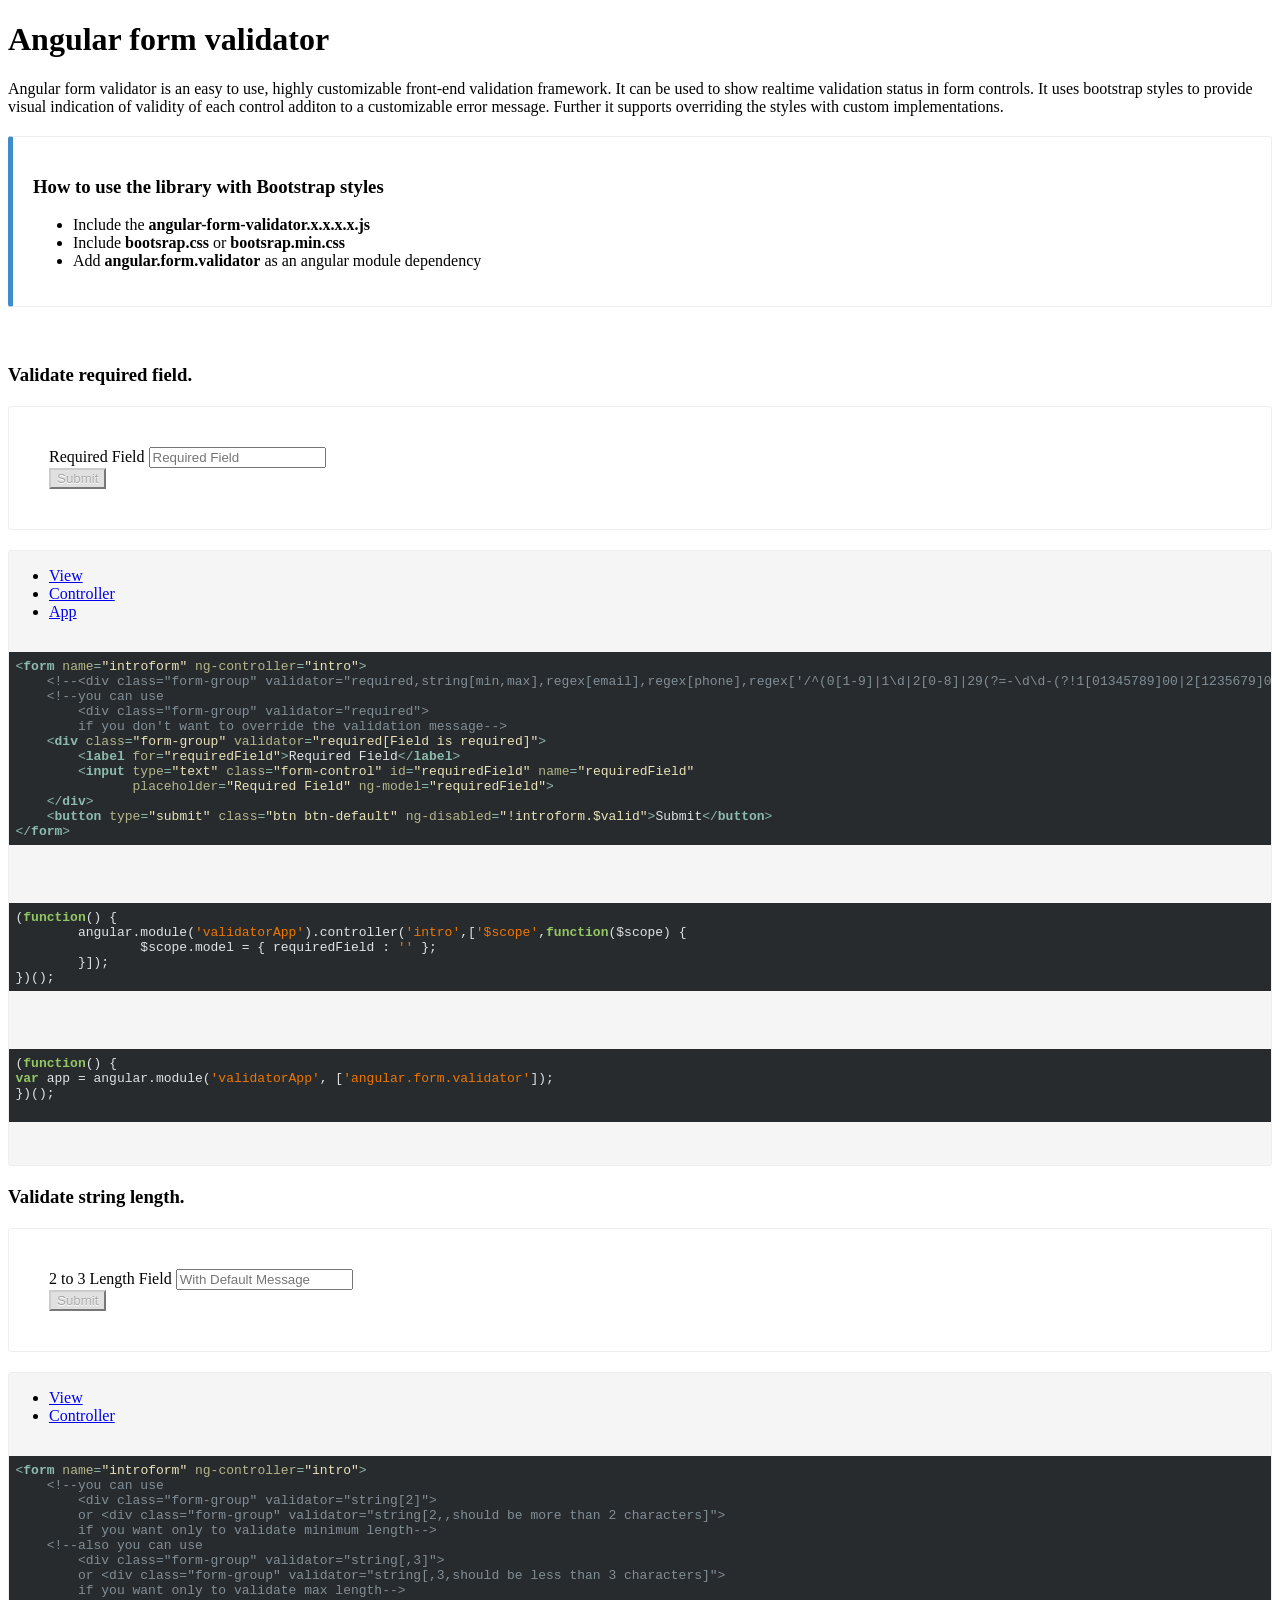
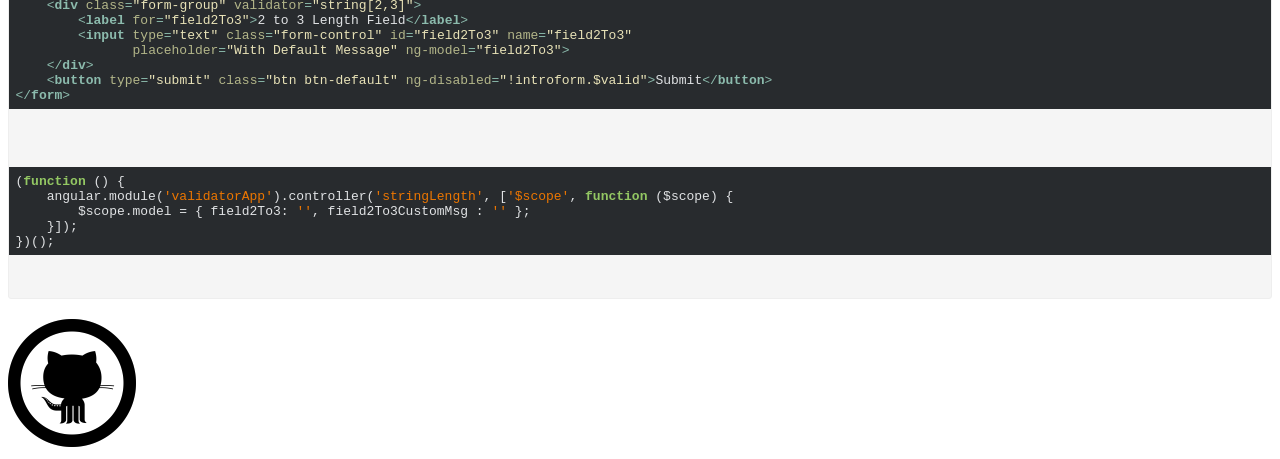
==== angular-forms-validator.html @ 9cdb0dbb "google analytics" ====
﻿<!doctype html>
<html ng-app="validatorApp">

<head>
    <meta charset="utf-8" />
    <meta http-equiv="X-UA-Compatible" content="IE=edge" />
    <meta http-equiv="content-type" content="text/html; charset=utf-8">
    <meta name="viewport" content="width=device-width" />
    <meta name="distribution" content="global" />
    <meta name="viewport" content="width=device-width, initial-scale=1.0, maximum-scale=1.0, user-scalable=no">
    <meta name="author" content="Adipa Gunasekara" />
    <meta name="publisher" content="Adipa Gunasekara" />
    <meta name="rating" content="general" />
    <meta name="robots" content="all" />
    <meta name="spiders" content="all" />
    <meta name="webcrawlers" content="all" />

    <meta name="company" content="angular-form-validator" />
    <meta name="abstract" content="form validator for angularJS" />

    <meta name="subject" content="angular-form-validator" />
    <meta name="description" content="form validator for angularJS" />
    <meta name="keywords" content="angular,angularjs,validation,form,angular validation,form validation,validator,client-side" />

    <meta property="og:title" content="angular-form-validator" />
    <meta property="og:url" content="http://adipa-g.github.io/angular-forms-validator.html" />
    <meta property="og:description" content="form validator for angularJS" />

    <title>Angular Form Validator</title>
    <link rel="stylesheet" href="angular-forms-validator/lib/bootstrap/css/bootstrap.min.css" />
    <link rel="stylesheet" href="angular-forms-validator/lib/bootstrap/css/bootstrap-theme.min.css" />
    <link rel="stylesheet" href="angular-forms-validator/lib/bootstrap/css/callouts.css" />
    <link rel="stylesheet" href="angular-forms-validator/lib/highlight/css/obsidian.css" />
    <link rel="stylesheet" href="angular-forms-validator/css/site.css" />
</head>

<body>
    <div class="container">
        <h1>Angular form validator</h1>
        <div class="row">
            <div class="col-md-10">
                Angular form validator is an easy to use, highly customizable front-end validation framework. It can be used to show realtime validation status in form controls. It uses bootstrap styles to provide visual indication of validity of each control additon to a customizable error message. Further it supports overriding the styles with custom implementations.
                <div class="bs-callout bs-callout-primary">
                    <h3>How to use the library with Bootstrap styles</h3>
                    <ul>
                        <li>Include the <strong>angular-form-validator.x.x.x.x.js</strong></li>
                        <li>Include <strong>bootsrap.css</strong> or <strong>bootsrap.min.css</strong></li>
                        <li>Add <strong>angular.form.validator</strong> as an angular module dependency</li>
                    </ul>
                </div>
            </div>
            <div class="col-md-2">&nbsp;</div>
        </div>
        <h3>Validate required field.</h3>
        <div class="row val-example">
            <div class="col-md-4 demo" ng-controller="intro">
                <ng-include src="'/angular-forms-validator/app/view/introView.html'"></ng-include>
            </div>
            <div class="col-md-8 code">
                <tabset justified="true">
                    <tab heading="View">
                        <pre>
                        <div embed-code file-url="angular-forms-validator/app/view/introView.html"></div>
                    </pre>
                    </tab>
                    <tab heading="Controller">
                        <pre>
                        <div embed-code file-url="angular-forms-validator/app/controller/introController.js"></div>
                    </pre>
                    </tab>
                    <tab heading="App">
                        <pre>
                        <code>(function() {
var app = angular.module('validatorApp', ['angular.form.validator']);
})();
                        </code>
                    </pre>
                    </tab>
                </tabset>
            </div>
        </div>
        <h3>Validate string length.</h3>
        <div class="row val-example">
            <div class="col-md-4 demo" ng-controller="stringLength">
                <ng-include src="'/angular-forms-validator/app/view/stringLengthView.html'"></ng-include>
            </div>
            <div class="col-md-8 code">
                <tabset justified="true">
                    <tab heading="View">
                        <pre>
                        <div embed-code file-url="angular-forms-validator/app/view/stringLengthView.html"></div>
                    </pre>
                    </tab>
                    <tab heading="Controller">
                        <pre>
                        <div embed-code file-url="angular-forms-validator/app/controller/stringLengthController.js"></div>
                    </pre>
                    </tab>
                </tabset>
            </div>
        </div>
    </div>

    <a href="http://adipa-g.github.io/angular-forms-validator.html" target="_blank">
        <img src="angular-forms-validator/iconmonstr-github-10-icon-128.png" id="github-link" alt="Fork me on Github" />
    </a>
    <script src="angular-forms-validator/lib/angular/angular.1.4.1.js"></script>
    <script src="angular-forms-validator/lib/modernizr/modernizr.js"></script>
    <script src="angular-forms-validator/lib/jquery/jquery.min.js"></script>
    <script src="angular-forms-validator/lib/highlight/js/highlight.pack.js"></script>
    <script src="angular-forms-validator/lib/bootstrap/js/bootstrap.min.js"></script>
    <script src="angular-forms-validator/lib/ui-bootstrap/ui-bootstrap-tpls.js"></script>
    <script src="angular-forms-validator/lib/angular-form-validator.1.4.1.0.js"></script>

    <script src="angular-forms-validator/app/app.js"></script>
    <script src="angular-forms-validator/app/controller/introController.js"></script>
    <script src="angular-forms-validator/app/controller/stringLengthController.js"></script>
    <script>
        (function (i, s, o, g, r, a, m) {
            i['GoogleAnalyticsObject'] = r; i[r] = i[r] || function () {
                (i[r].q = i[r].q || []).push(arguments)
            }, i[r].l = 1 * new Date(); a = s.createElement(o),
            m = s.getElementsByTagName(o)[0]; a.async = 1; a.src = g; m.parentNode.insertBefore(a, m)
        })(window, document, 'script', '//www.google-analytics.com/analytics.js', 'ga');

        ga('create', 'UA-34175956-5', 'auto');
        ga('send', 'pageview');

        $(document).ready(function () {
            $('pre code').each(function (i, block) {
                hljs.highlightBlock(block);
            });
        });
    </script>
</body>
</html>
---- angular-forms-validator/lib/bootstrap/css/callouts.css ----
﻿.bs-callout {
    padding: 20px;
    margin: 20px 0;
    border: 1px solid #eee;
    border-left-width: 5px;
    border-radius: 3px;
}
.bs-callout h4 {
    margin-top: 0;
    margin-bottom: 5px;
}
.bs-callout p:last-child {
    margin-bottom: 0;
}
.bs-callout code {
    border-radius: 3px;
}
.bs-callout+.bs-callout {
    margin-top: -5px;
}
.bs-callout-default {
    border-left-color: #777;
}
.bs-callout-default h4 {
    color: #777;
}
.bs-callout-primary {
    border-left-color: #428bca;
}
.bs-callout-primary h4 {
    color: #428bca;
}
.bs-callout-success {
    border-left-color: #5cb85c;
}
.bs-callout-success h4 {
    color: #5cb85c;
}
.bs-callout-danger {
    border-left-color: #d9534f;
}
.bs-callout-danger h4 {
    color: #d9534f;
}
.bs-callout-warning {
    border-left-color: #f0ad4e;
}
.bs-callout-warning h4 {
    color: #f0ad4e;
}
.bs-callout-info {
    border-left-color: #5bc0de;
}
.bs-callout-info h4 {
    color: #5bc0de;
}
---- angular-forms-validator/lib/highlight/css/obsidian.css ----
/**
 * Obsidian style
 * ported by Alexander Marenin (http://github.com/ioncreature)
 */

.hljs {
  display: block;
  overflow-x: auto;
  padding: 0.5em;
  background: #282b2e;
  -webkit-text-size-adjust: none;
}

.hljs-keyword,
.hljs-literal,
.hljs-change,
.hljs-winutils,
.hljs-flow,
.nginx .hljs-title,
.css .hljs-id,
.tex .hljs-special {
  color: #93c763;
}

.hljs-number {
  color: #ffcd22;
}

.hljs {
  color: #e0e2e4;
}

.css .hljs-tag,
.css .hljs-pseudo {
  color: #d0d2b5;
}

.hljs-attribute,
.hljs .hljs-constant {
  color: #668bb0;
}

.xml .hljs-attribute {
  color: #b3b689;
}

.xml .hljs-tag .hljs-value {
  color: #e8e2b7;
}

.hljs-code,
.hljs-class .hljs-title,
.hljs-header {
  color: white;
}

.hljs-class,
.hljs-hexcolor {
  color: #93c763;
}

.hljs-regexp {
  color: #d39745;
}

.hljs-at_rule,
.hljs-at_rule .hljs-keyword {
  color: #a082bd;
}

.hljs-doctype {
  color: #557182;
}

.hljs-link_url,
.hljs-tag,
.hljs-tag .hljs-title,
.hljs-bullet,
.hljs-subst,
.hljs-emphasis,
.hljs-type,
.hljs-preprocessor,
.hljs-pragma,
.ruby .hljs-class .hljs-parent,
.hljs-built_in,
.django .hljs-template_tag,
.django .hljs-variable,
.smalltalk .hljs-class,
.django .hljs-filter .hljs-argument,
.smalltalk .hljs-localvars,
.smalltalk .hljs-array,
.hljs-attr_selector,
.hljs-pseudo,
.hljs-addition,
.hljs-stream,
.hljs-envvar,
.apache .hljs-tag,
.apache .hljs-cbracket,
.tex .hljs-command,
.hljs-prompt,
.hljs-name {
  color: #8cbbad;
}

.hljs-string {
  color: #ec7600;
}

.hljs-comment,
.hljs-annotation,
.hljs-blockquote,
.hljs-horizontal_rule,
.hljs-decorator,
.hljs-pi,
.hljs-deletion,
.hljs-shebang,
.apache .hljs-sqbracket,
.tex .hljs-formula {
  color: #818e96;
}

.hljs-keyword,
.hljs-literal,
.css .hljs-id,
.hljs-doctag,
.hljs-title,
.hljs-header,
.hljs-type,
.vbscript .hljs-built_in,
.rsl .hljs-built_in,
.smalltalk .hljs-class,
.diff .hljs-header,
.hljs-chunk,
.hljs-winutils,
.bash .hljs-variable,
.apache .hljs-tag,
.tex .hljs-special,
.hljs-request,
.hljs-at_rule .hljs-keyword,
.hljs-status {
  font-weight: bold;
}

.coffeescript .javascript,
.javascript .xml,
.tex .hljs-formula,
.xml .javascript,
.xml .vbscript,
.xml .css,
.xml .hljs-cdata {
  opacity: 0.5;
}
---- angular-forms-validator/css/site.css ----
﻿.val-example .demo {
    padding: 40px;
    margin: 20px 0; 
    border: 1px solid #eee;
    border-radius: 3px;
}

.val-example .code  {
    margin: 20px 0; 
    border: 1px solid #eee;
    background-color: #f5f5f5;
    border-radius: 3px;
}
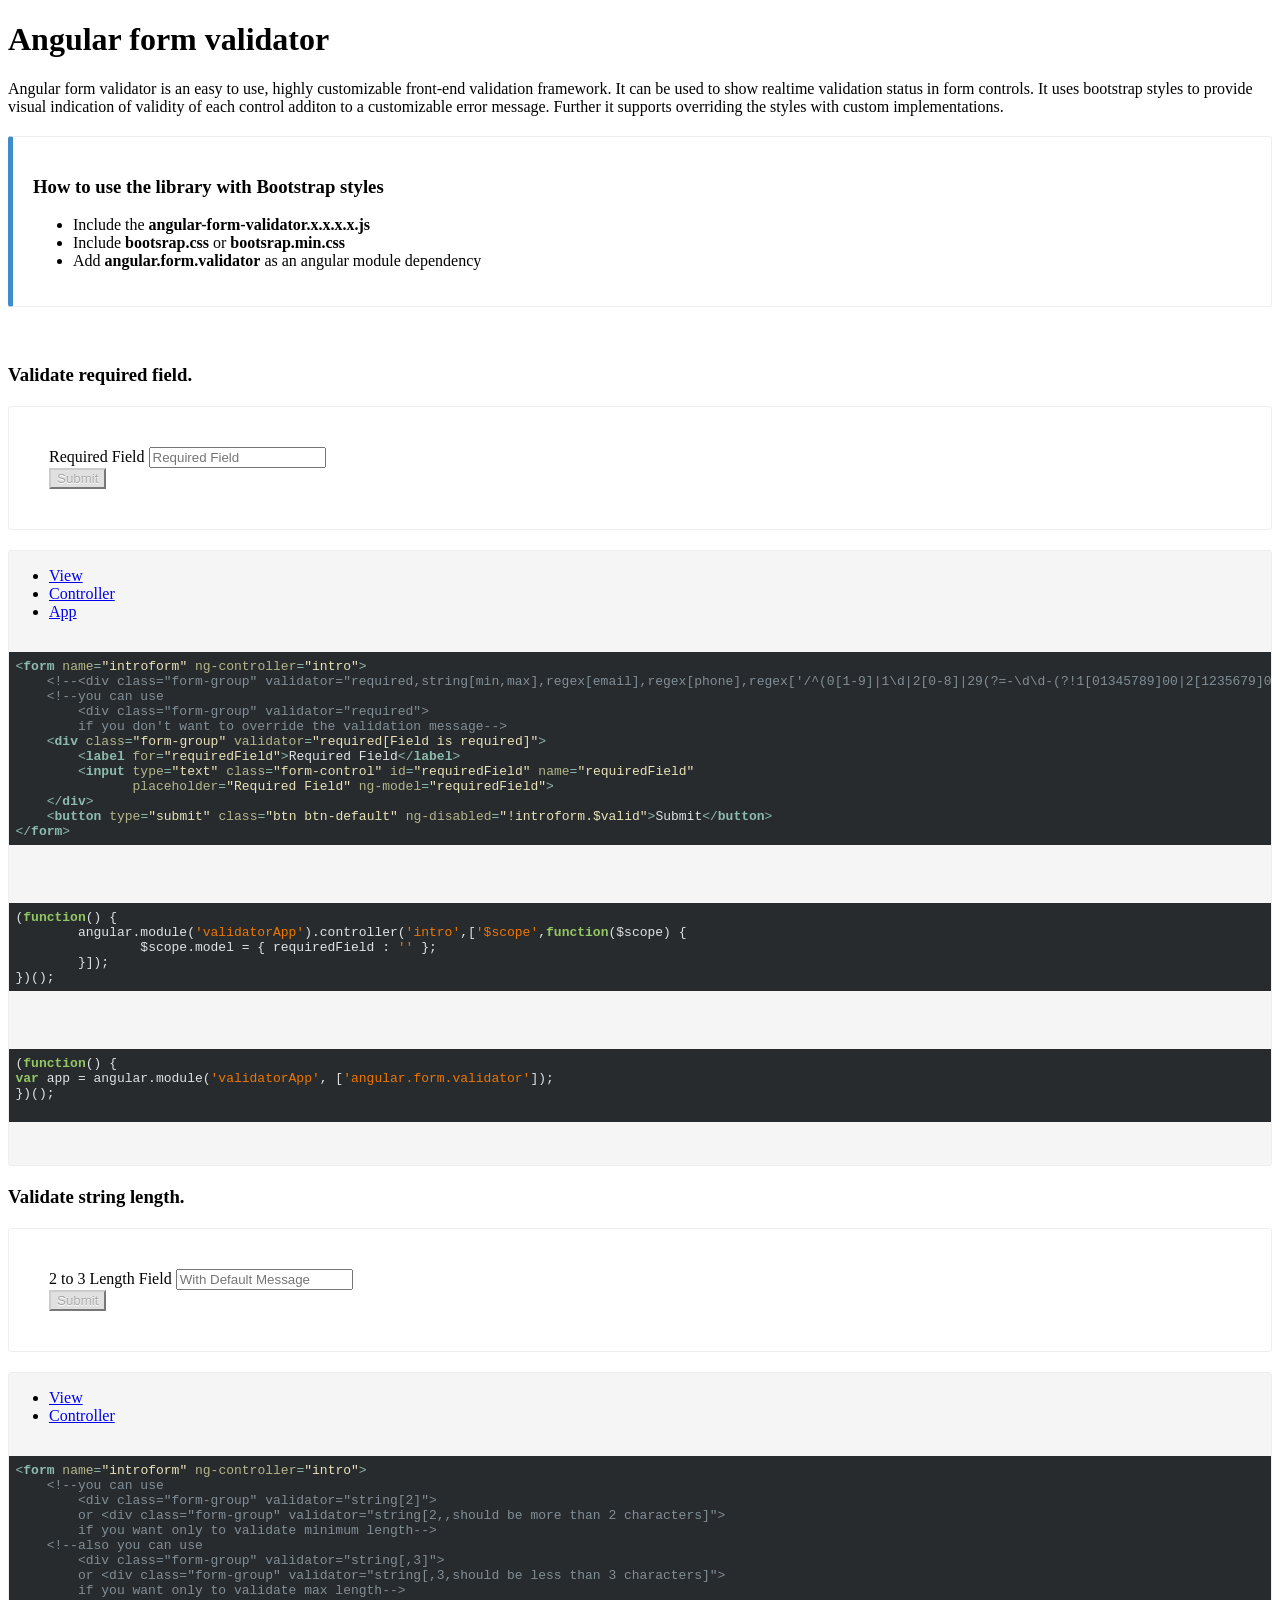
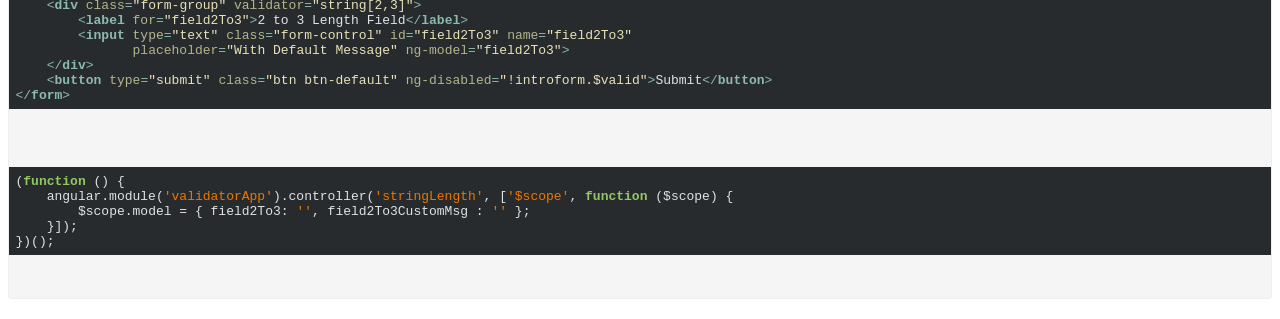
==== commit e3080cde: "page fixes" ====
--- a/angular-forms-validator.html
+++ b/angular-forms-validator.html
@@ -101,9 +101,6 @@
         </div>
     </div>
 
-    <a href="http://adipa-g.github.io/angular-forms-validator.html" target="_blank">
-        <img src="angular-forms-validator/iconmonstr-github-10-icon-128.png" id="github-link" alt="Fork me on Github" />
-    </a>
     <script src="angular-forms-validator/lib/angular/angular.1.4.1.js"></script>
     <script src="angular-forms-validator/lib/modernizr/modernizr.js"></script>
     <script src="angular-forms-validator/lib/jquery/jquery.min.js"></script>
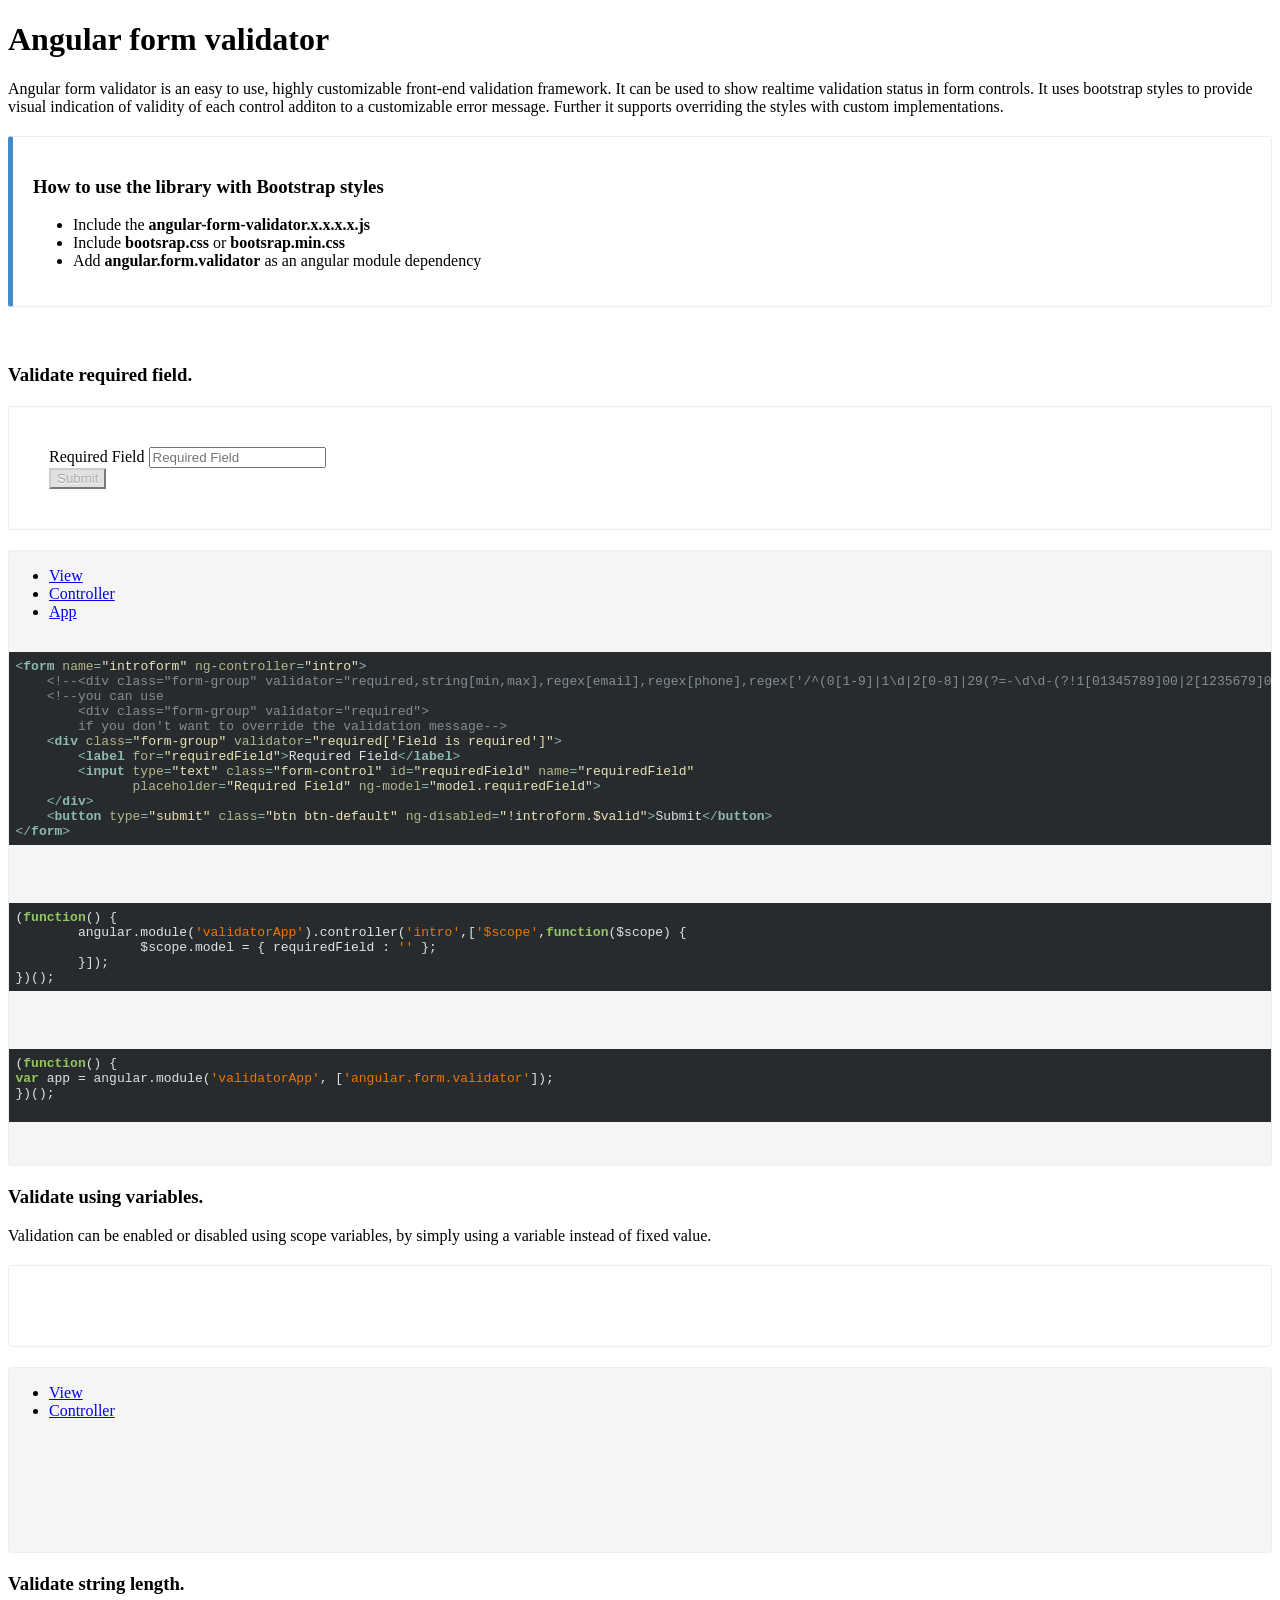
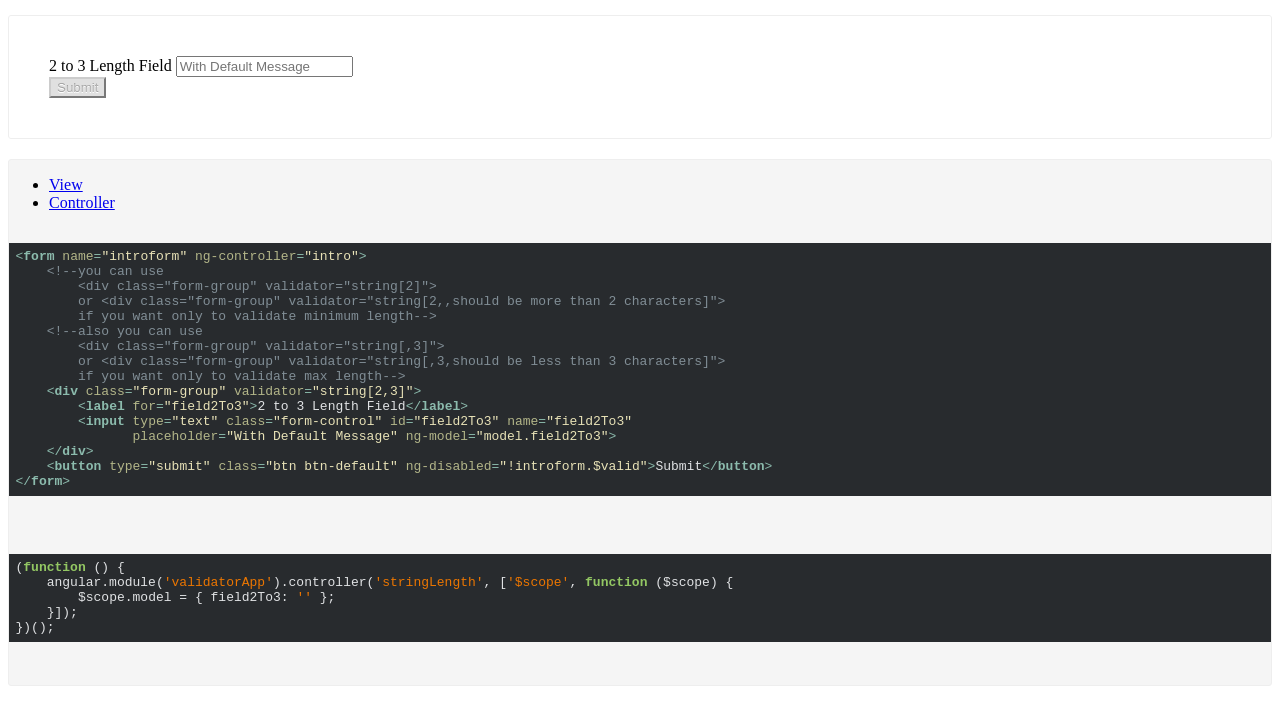
==== commit 519536eb: "dynamic validation" ====
--- a/angular-forms-validator.html
+++ b/angular-forms-validator.html
@@ -79,6 +79,27 @@
                 </tabset>
             </div>
         </div>
+        <h3>Validate using variables.</h3>
+        <p>Validation can be enabled or disabled using scope variables, by simply using a variable instead of fixed value.</p>
+        <div class="row val-example">
+            <div class="col-md-4 demo" ng-controller="intro">
+                <ng-include src="'/angular-forms-validator/app/view/introViewVariables.html'"></ng-include>
+            </div>
+            <div class="col-md-8 code">
+                <tabset justified="true">
+                    <tab heading="View">
+                        <pre>
+                        <div embed-code file-url="angular-forms-validator/app/view/introViewVariables.html"></div>
+                    </pre>
+                    </tab>
+                    <tab heading="Controller">
+                        <pre>
+                        <div embed-code file-url="angular-forms-validator/app/controller/introVariableController.js"></div>
+                    </pre>
+                    </tab>
+                </tabset>
+            </div>
+        </div>
         <h3>Validate string length.</h3>
         <div class="row val-example">
             <div class="col-md-4 demo" ng-controller="stringLength">
@@ -111,6 +132,7 @@
 
     <script src="angular-forms-validator/app/app.js"></script>
     <script src="angular-forms-validator/app/controller/introController.js"></script>
+    <script src="angular-forms-validator/app/controller/introVariableController.js"></script>
     <script src="angular-forms-validator/app/controller/stringLengthController.js"></script>
     <script>
         (function (i, s, o, g, r, a, m) {
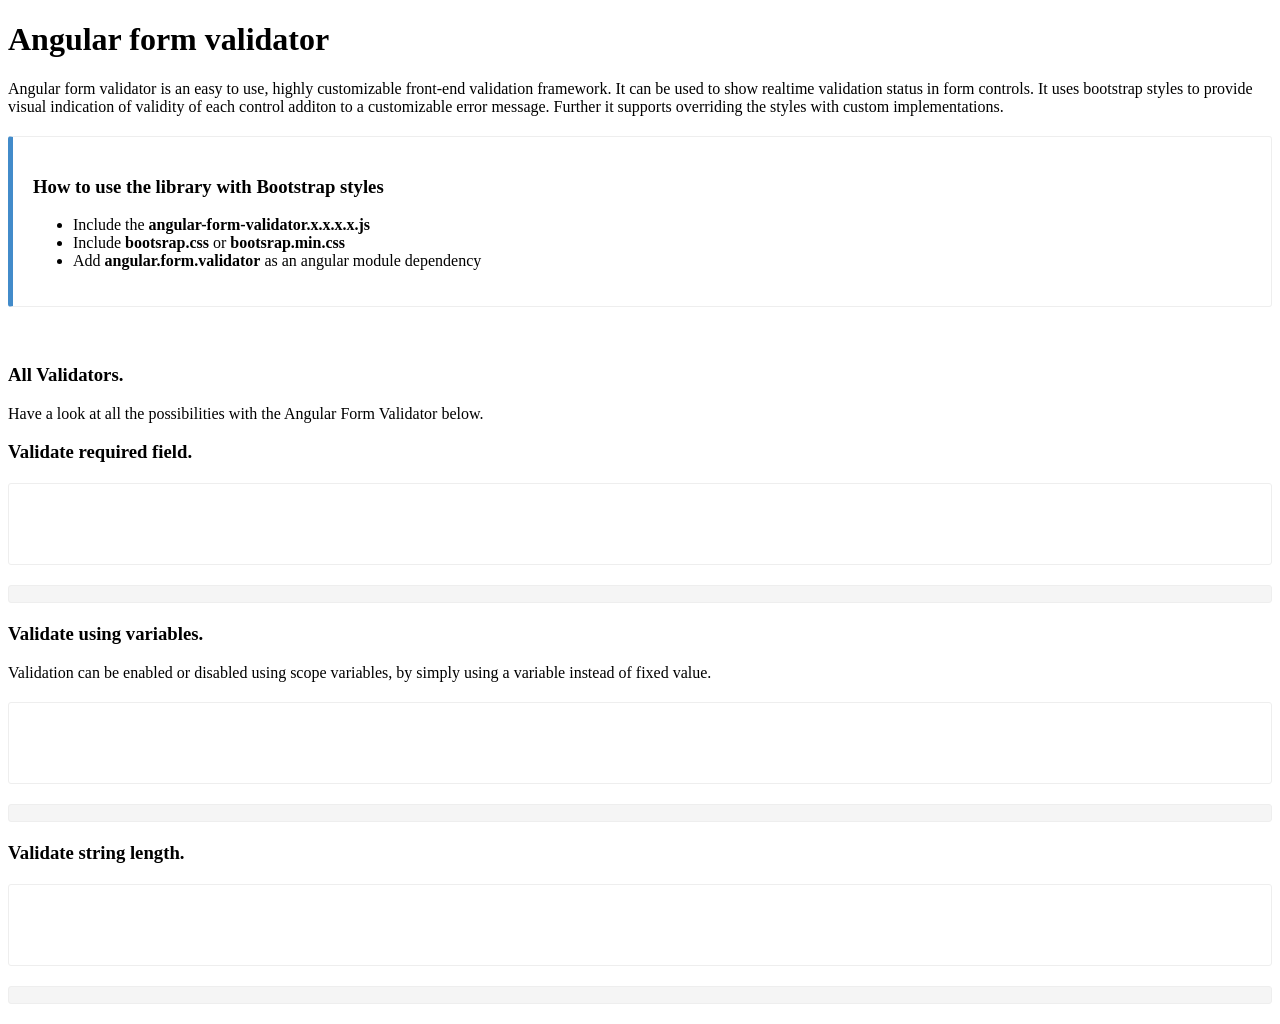
==== commit eb860418: "tweaks for validations" ====
--- a/angular-forms-validator.html
+++ b/angular-forms-validator.html
@@ -50,6 +50,13 @@
                 </div>
             </div>
             <div class="col-md-2">&nbsp;</div>
+        </div>
+        <h3>All Validators.</h3>
+        <p>Have a look at all the possibilities with the Angular Form Validator below.</p>
+        <div class="row">
+            <div class="col-md-12" ng-controller="allValidators">
+                <ng-include src="'/angular-forms-validator/app/view/allValidatorsView.html'"></ng-include>
+            </div>
         </div>
         <h3>Validate required field.</h3>
         <div class="row val-example">
@@ -131,6 +138,7 @@
     <script src="angular-forms-validator/lib/angular-form-validator.1.4.1.0.js"></script>
 
     <script src="angular-forms-validator/app/app.js"></script>
+    <script src="angular-forms-validator/app/controller/allValidatorsController.js"></script>
     <script src="angular-forms-validator/app/controller/introController.js"></script>
     <script src="angular-forms-validator/app/controller/introVariableController.js"></script>
     <script src="angular-forms-validator/app/controller/stringLengthController.js"></script>
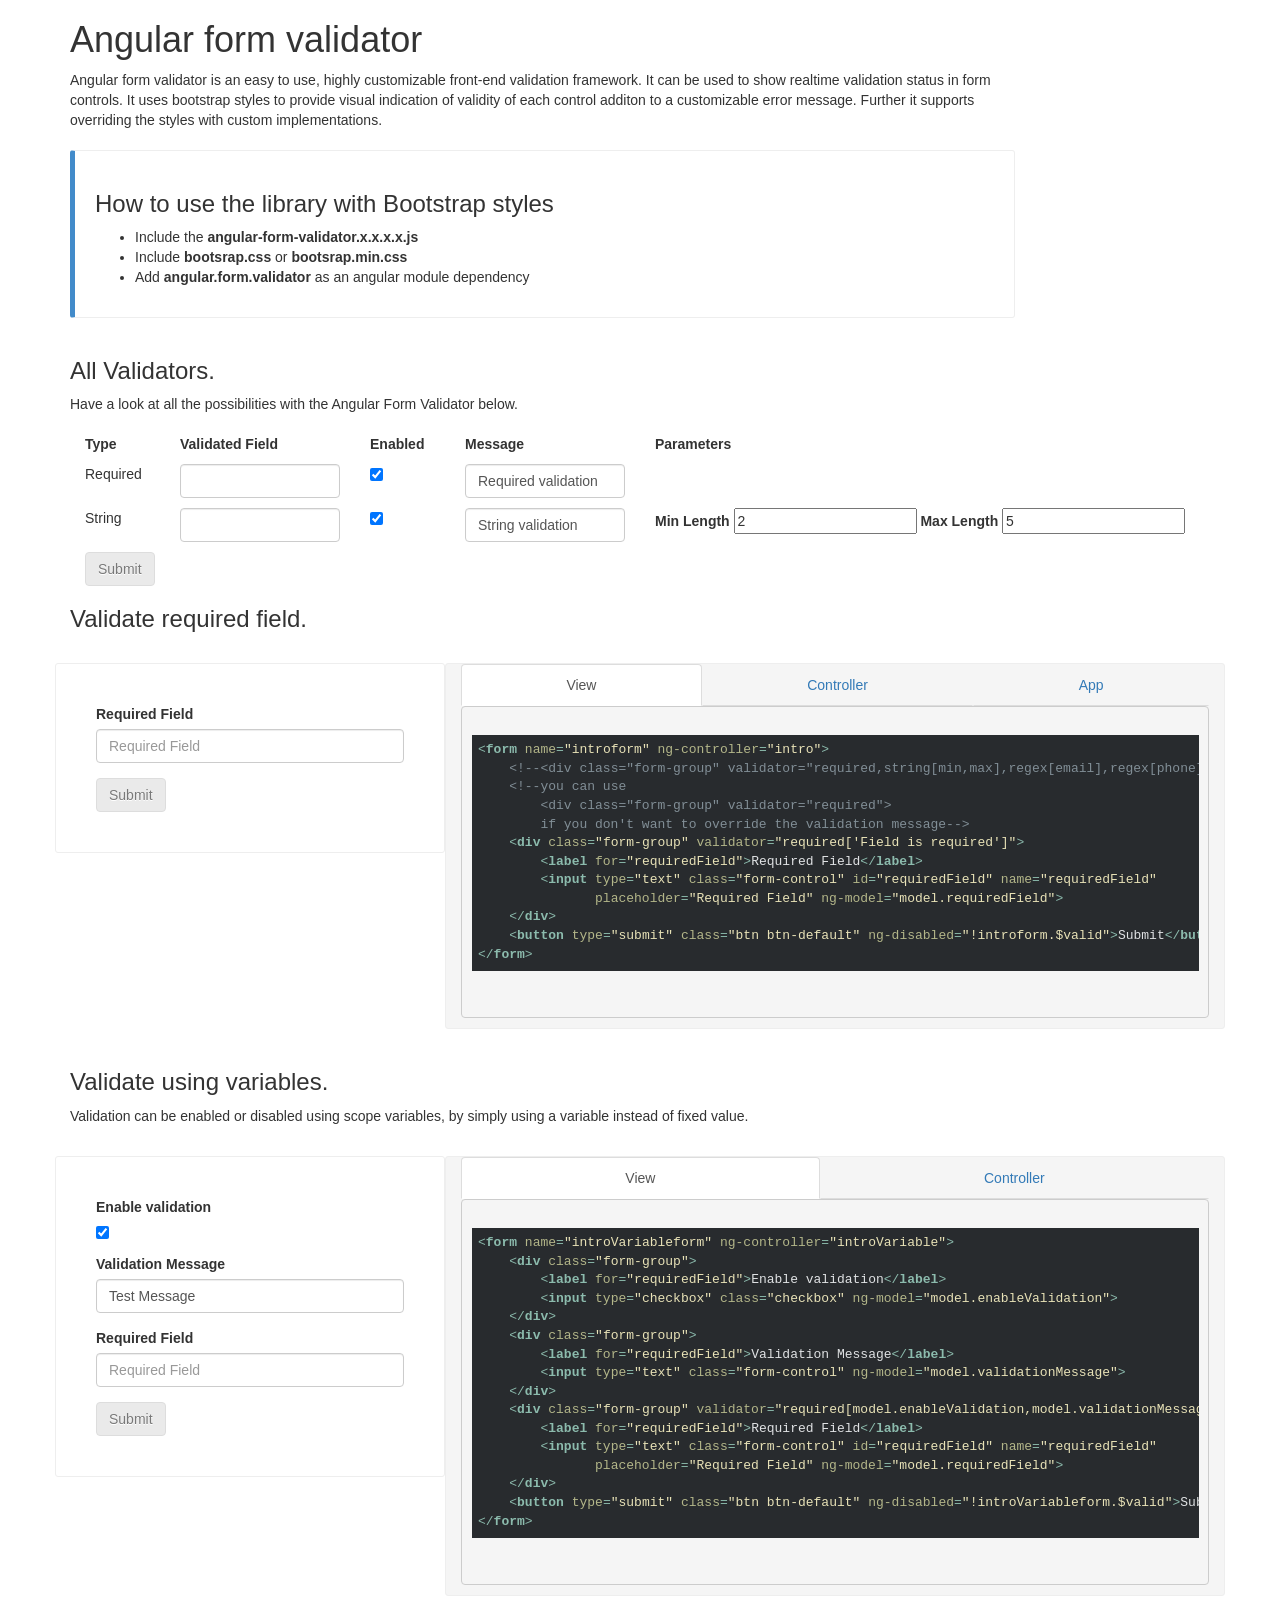
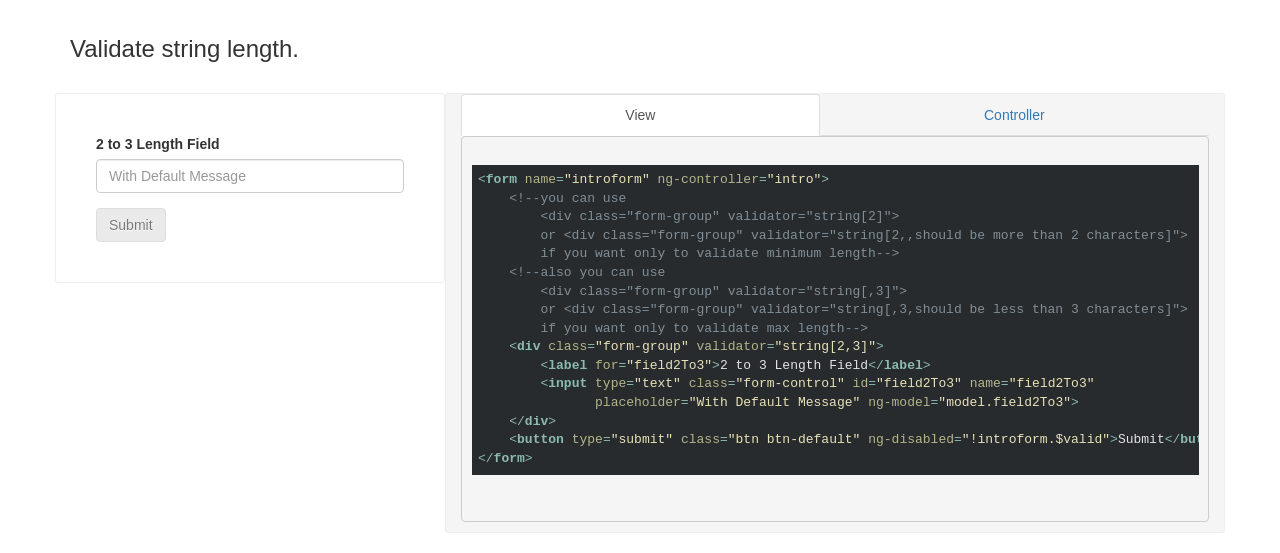
==== commit fa885e3b: "fixes to the site" ====
--- a/angular-forms-validator.html
+++ b/angular-forms-validator.html
@@ -53,7 +53,7 @@
         </div>
         <h3>All Validators.</h3>
         <p>Have a look at all the possibilities with the Angular Form Validator below.</p>
-        <div class="row">
+        <div class="row val-example">
             <div class="col-md-12" ng-controller="allValidators">
                 <ng-include src="'/angular-forms-validator/app/view/allValidatorsView.html'"></ng-include>
             </div>
--- a/angular-forms-validator/css/site.css
+++ b/angular-forms-validator/css/site.css
@@ -1,4 +1,4 @@
-﻿.val-example .demo {
+.val-example .demo {
     padding: 40px;
     margin: 20px 0; 
     border: 1px solid #eee;
@@ -10,4 +10,9 @@
     border: 1px solid #eee;
     background-color: #f5f5f5;
     border-radius: 3px;
+}
+
+.val-example .grid-row {
+    margin-top: 10px;
+    
 }
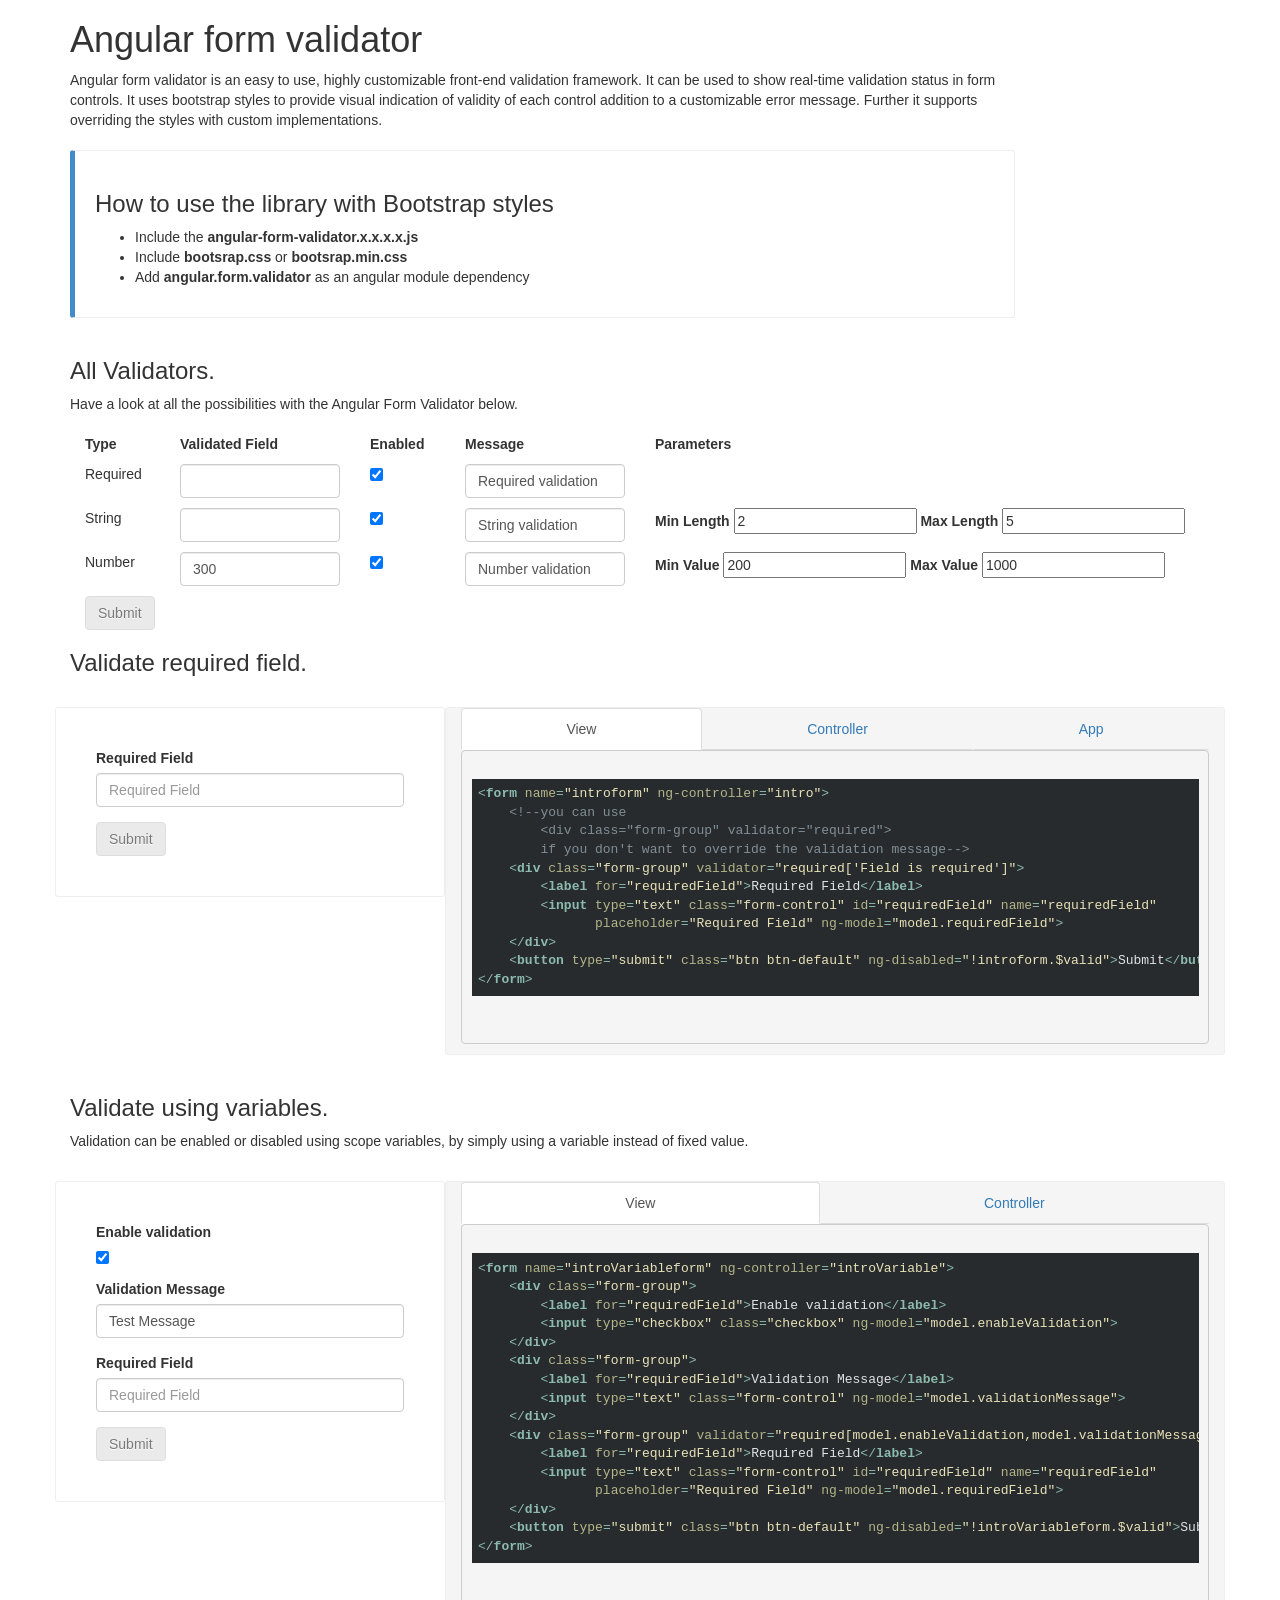
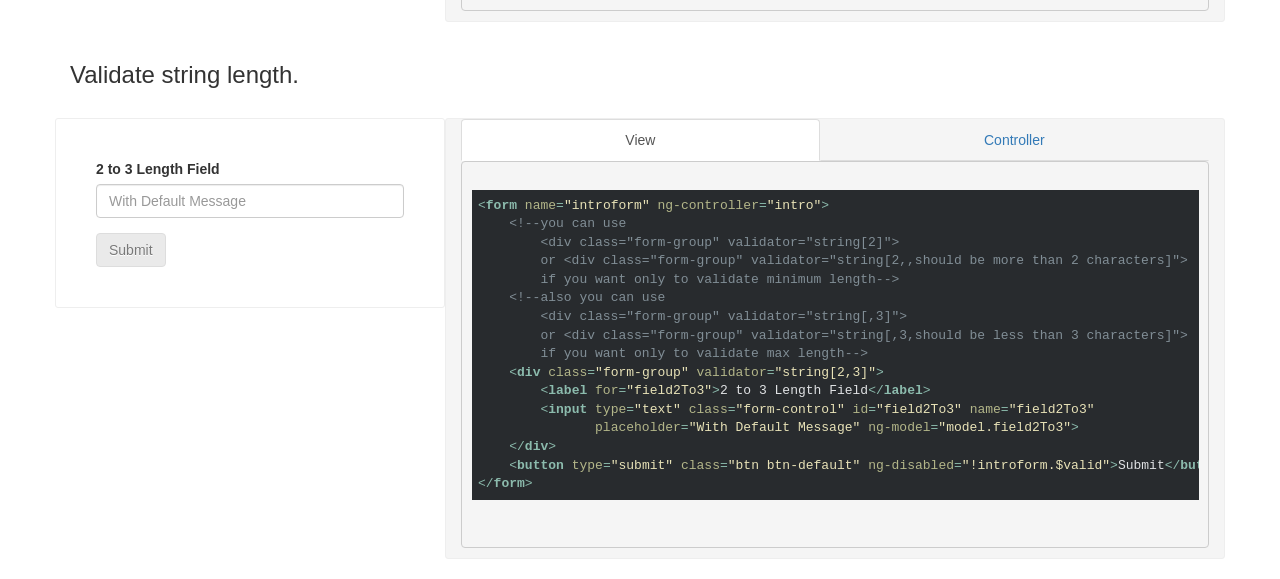
==== commit a38463f6: "modifications to demo site" ====
--- a/angular-forms-validator.html
+++ b/angular-forms-validator.html
@@ -39,7 +39,7 @@
         <h1>Angular form validator</h1>
         <div class="row">
             <div class="col-md-10">
-                Angular form validator is an easy to use, highly customizable front-end validation framework. It can be used to show realtime validation status in form controls. It uses bootstrap styles to provide visual indication of validity of each control additon to a customizable error message. Further it supports overriding the styles with custom implementations.
+                Angular form validator is an easy to use, highly customizable front-end validation framework. It can be used to show real-time validation status in form controls. It uses bootstrap styles to provide visual indication of validity of each control addition to a customizable error message. Further it supports overriding the styles with custom implementations.
                 <div class="bs-callout bs-callout-primary">
                     <h3>How to use the library with Bootstrap styles</h3>
                     <ul>
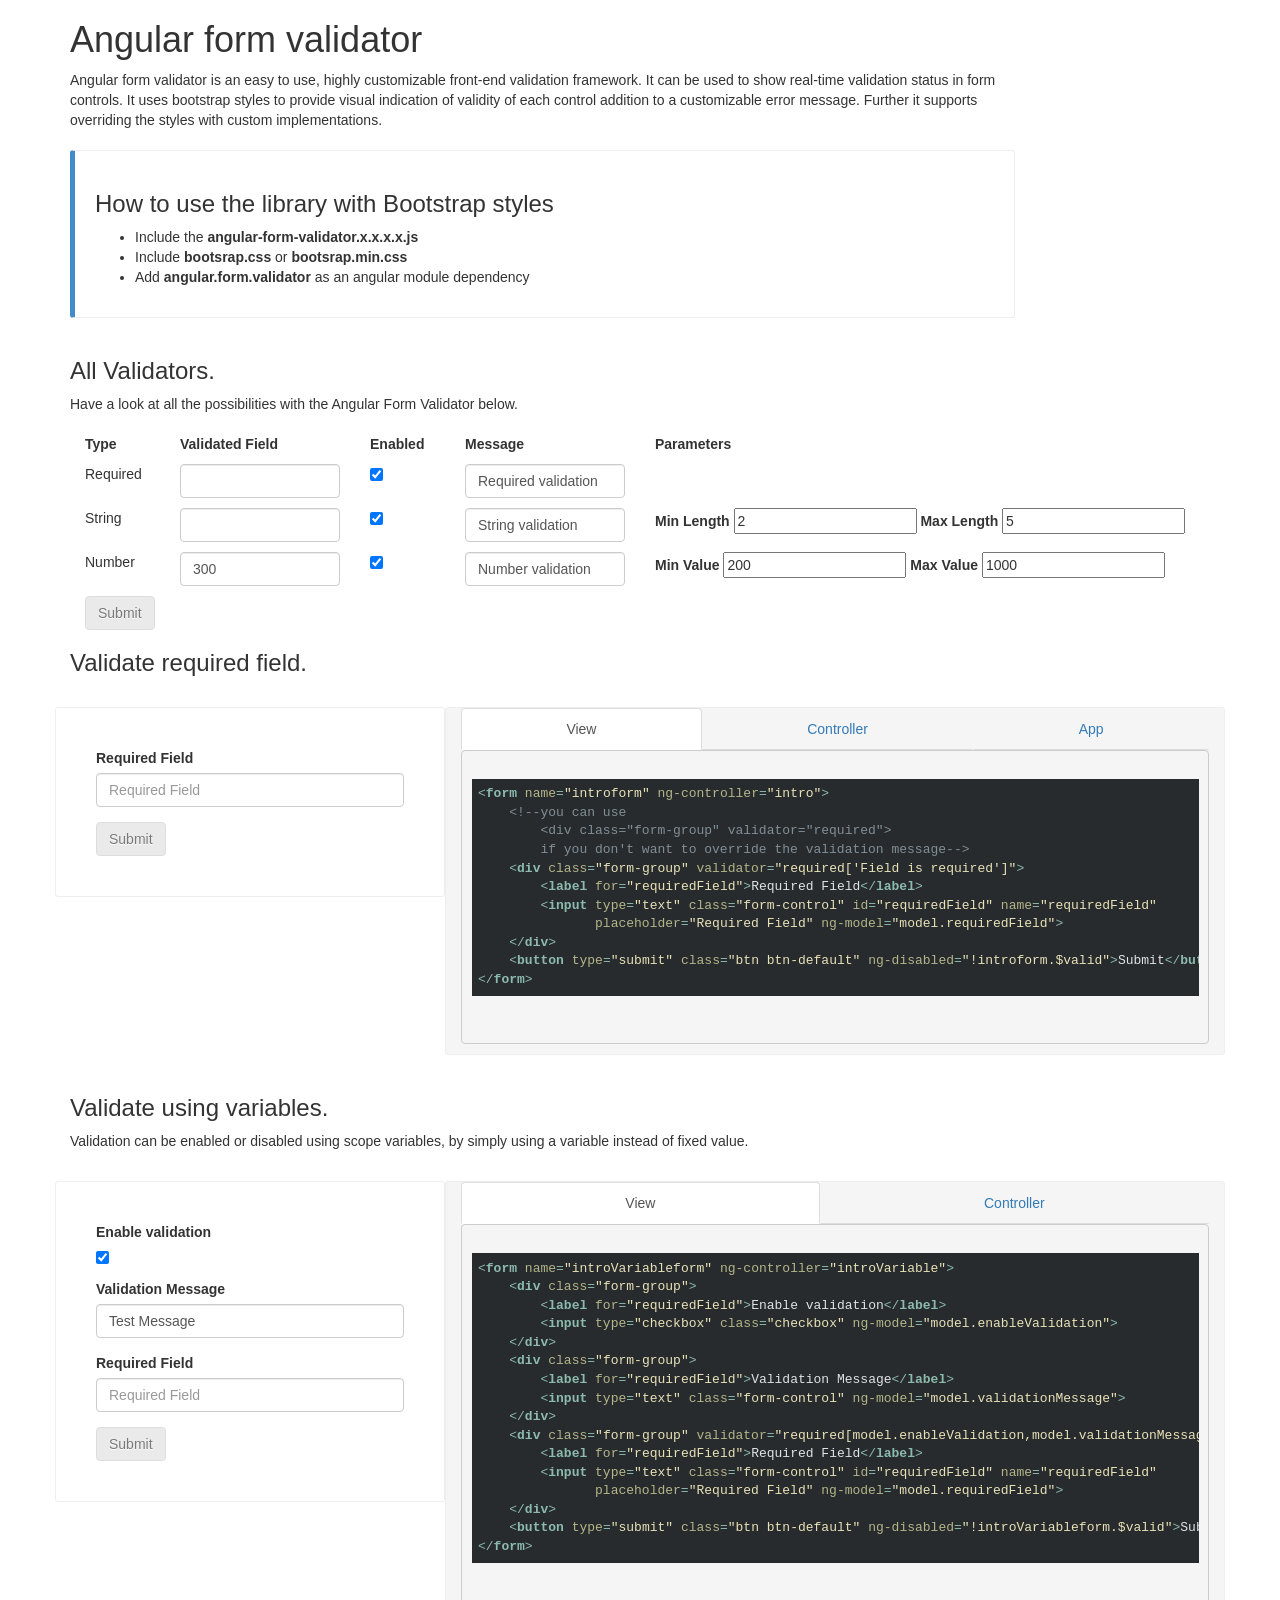
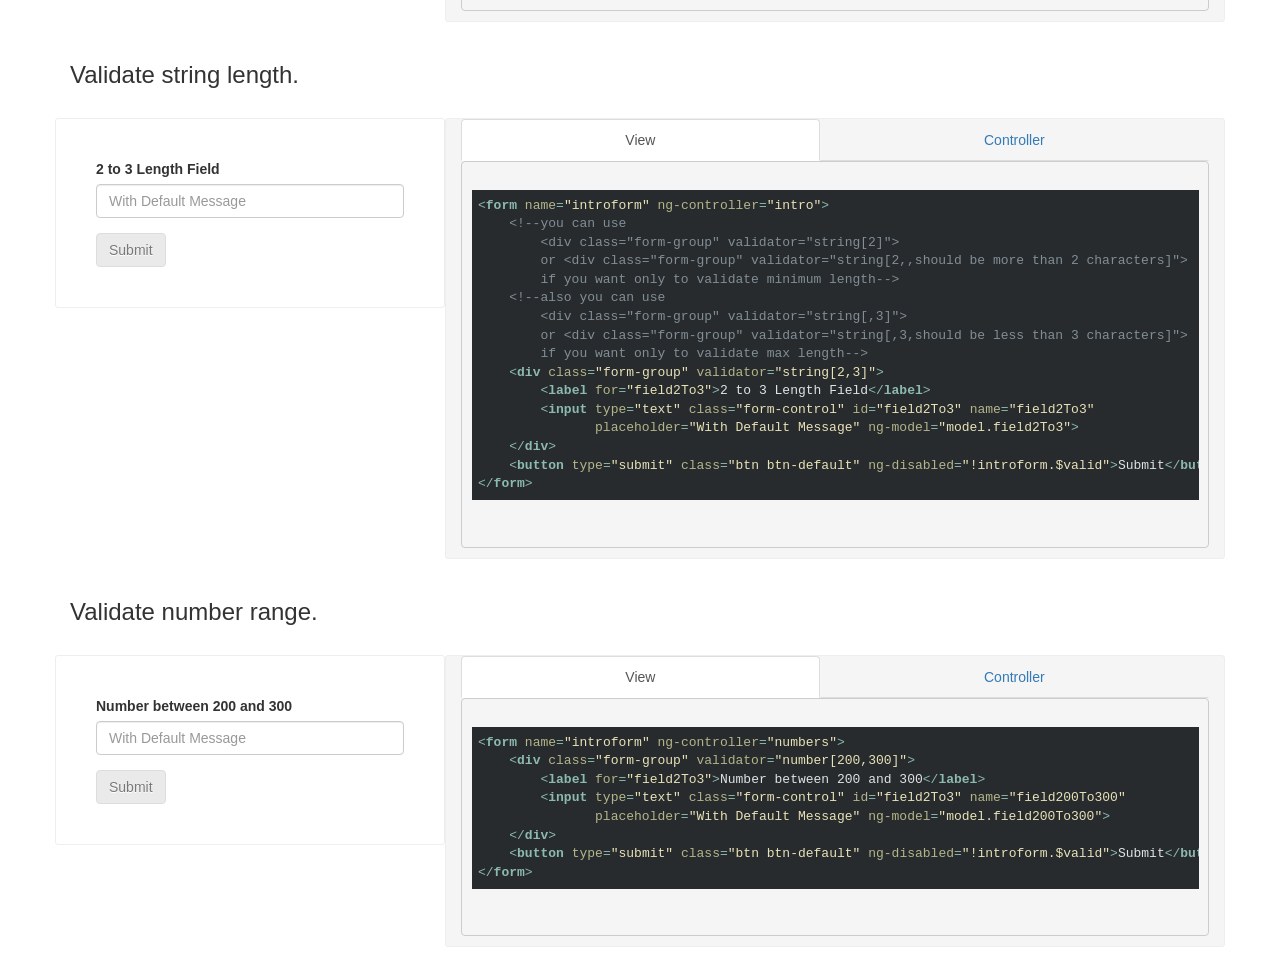
==== commit 087aaef7: "number validation to the github page" ====
--- a/angular-forms-validator.html
+++ b/angular-forms-validator.html
@@ -127,6 +127,26 @@
                 </tabset>
             </div>
         </div>
+        <h3>Validate number range.</h3>
+        <div class="row val-example">
+            <div class="col-md-4 demo" ng-controller="numbers">
+                <ng-include src="'/angular-forms-validator/app/view/numbersView.html'"></ng-include>
+            </div>
+            <div class="col-md-8 code">
+                <tabset justified="true">
+                    <tab heading="View">
+                        <pre>
+                        <div embed-code file-url="angular-forms-validator/app/view/numbersView.html"></div>
+                    </pre>
+                    </tab>
+                    <tab heading="Controller">
+                        <pre>
+                        <div embed-code file-url="angular-forms-validator/app/controller/numbersController.js"></div>
+                    </pre>
+                    </tab>
+                </tabset>
+            </div>
+        </div>
     </div>
 
     <script src="angular-forms-validator/lib/angular/angular.1.4.1.js"></script>
@@ -142,6 +162,7 @@
     <script src="angular-forms-validator/app/controller/introController.js"></script>
     <script src="angular-forms-validator/app/controller/introVariableController.js"></script>
     <script src="angular-forms-validator/app/controller/stringLengthController.js"></script>
+    <script src="angular-forms-validator/app/controller/numbersController.js"></script>
     <script>
         (function (i, s, o, g, r, a, m) {
             i['GoogleAnalyticsObject'] = r; i[r] = i[r] || function () {
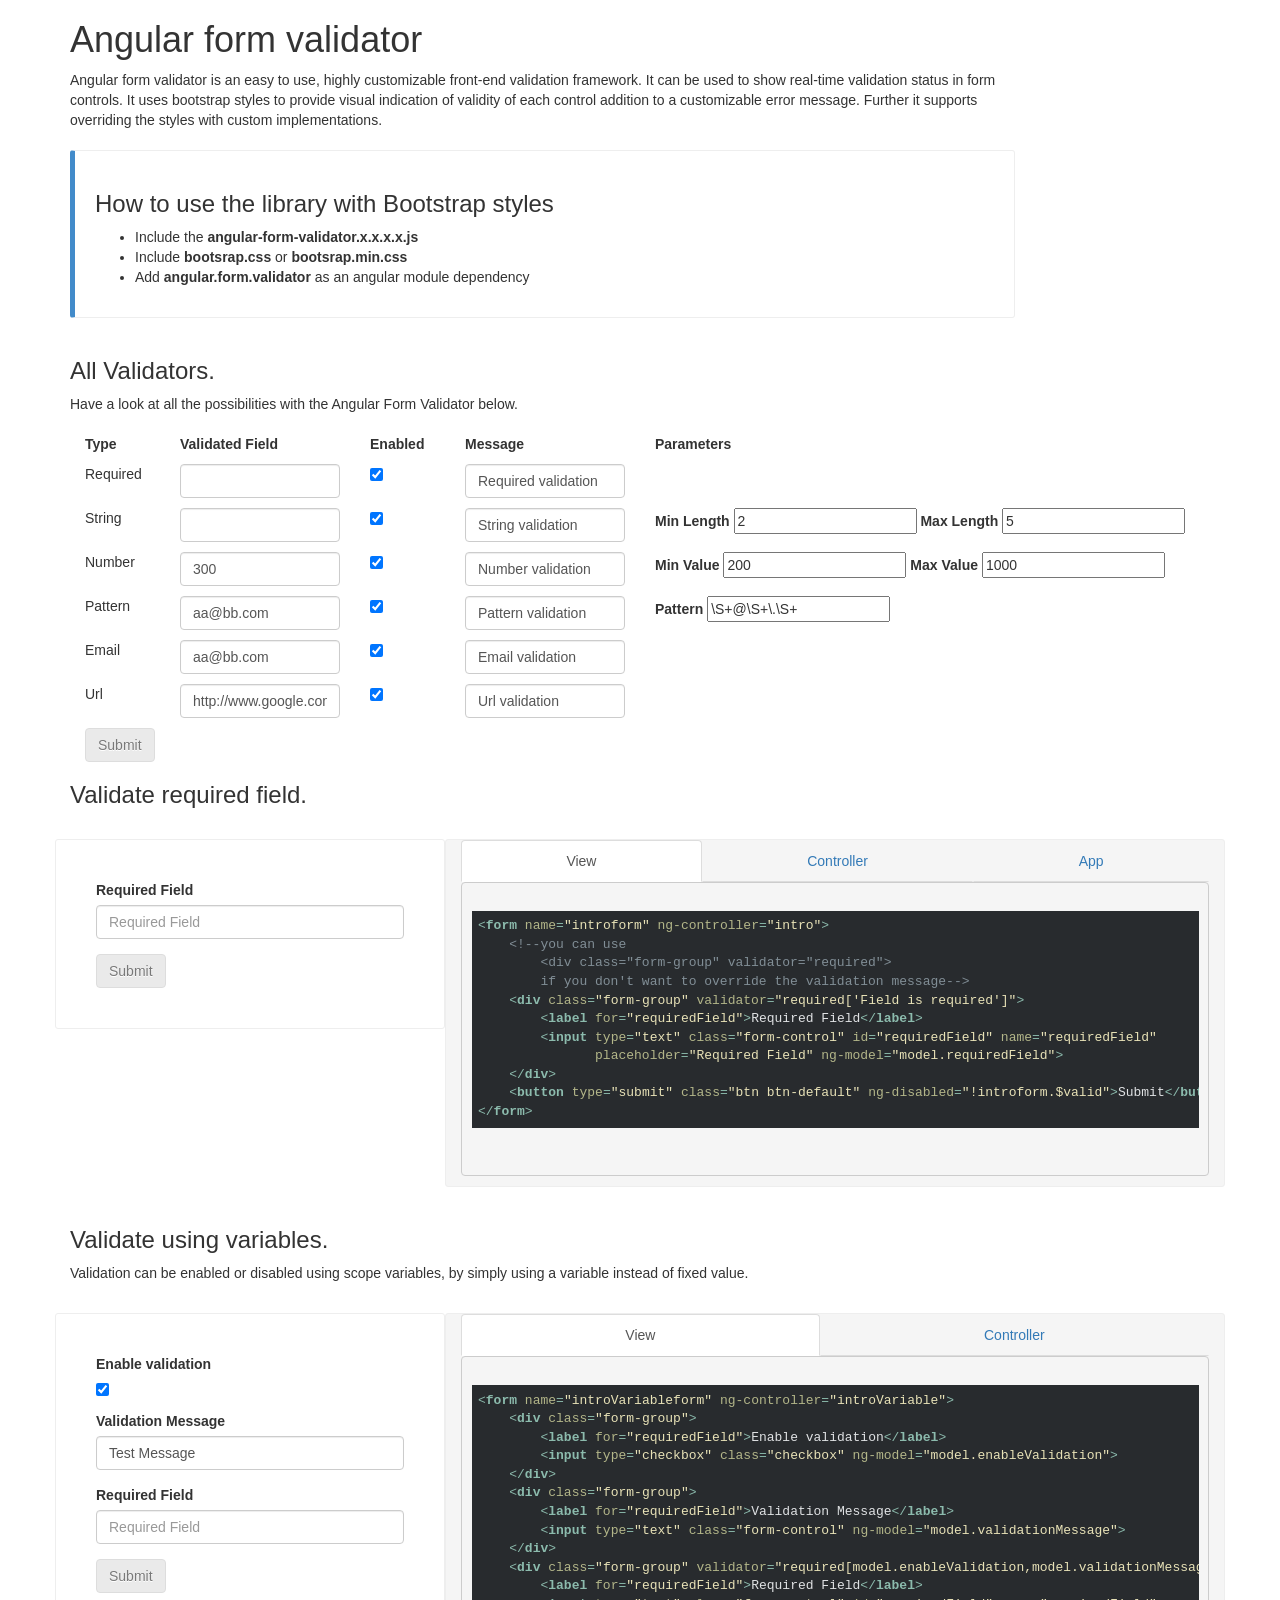
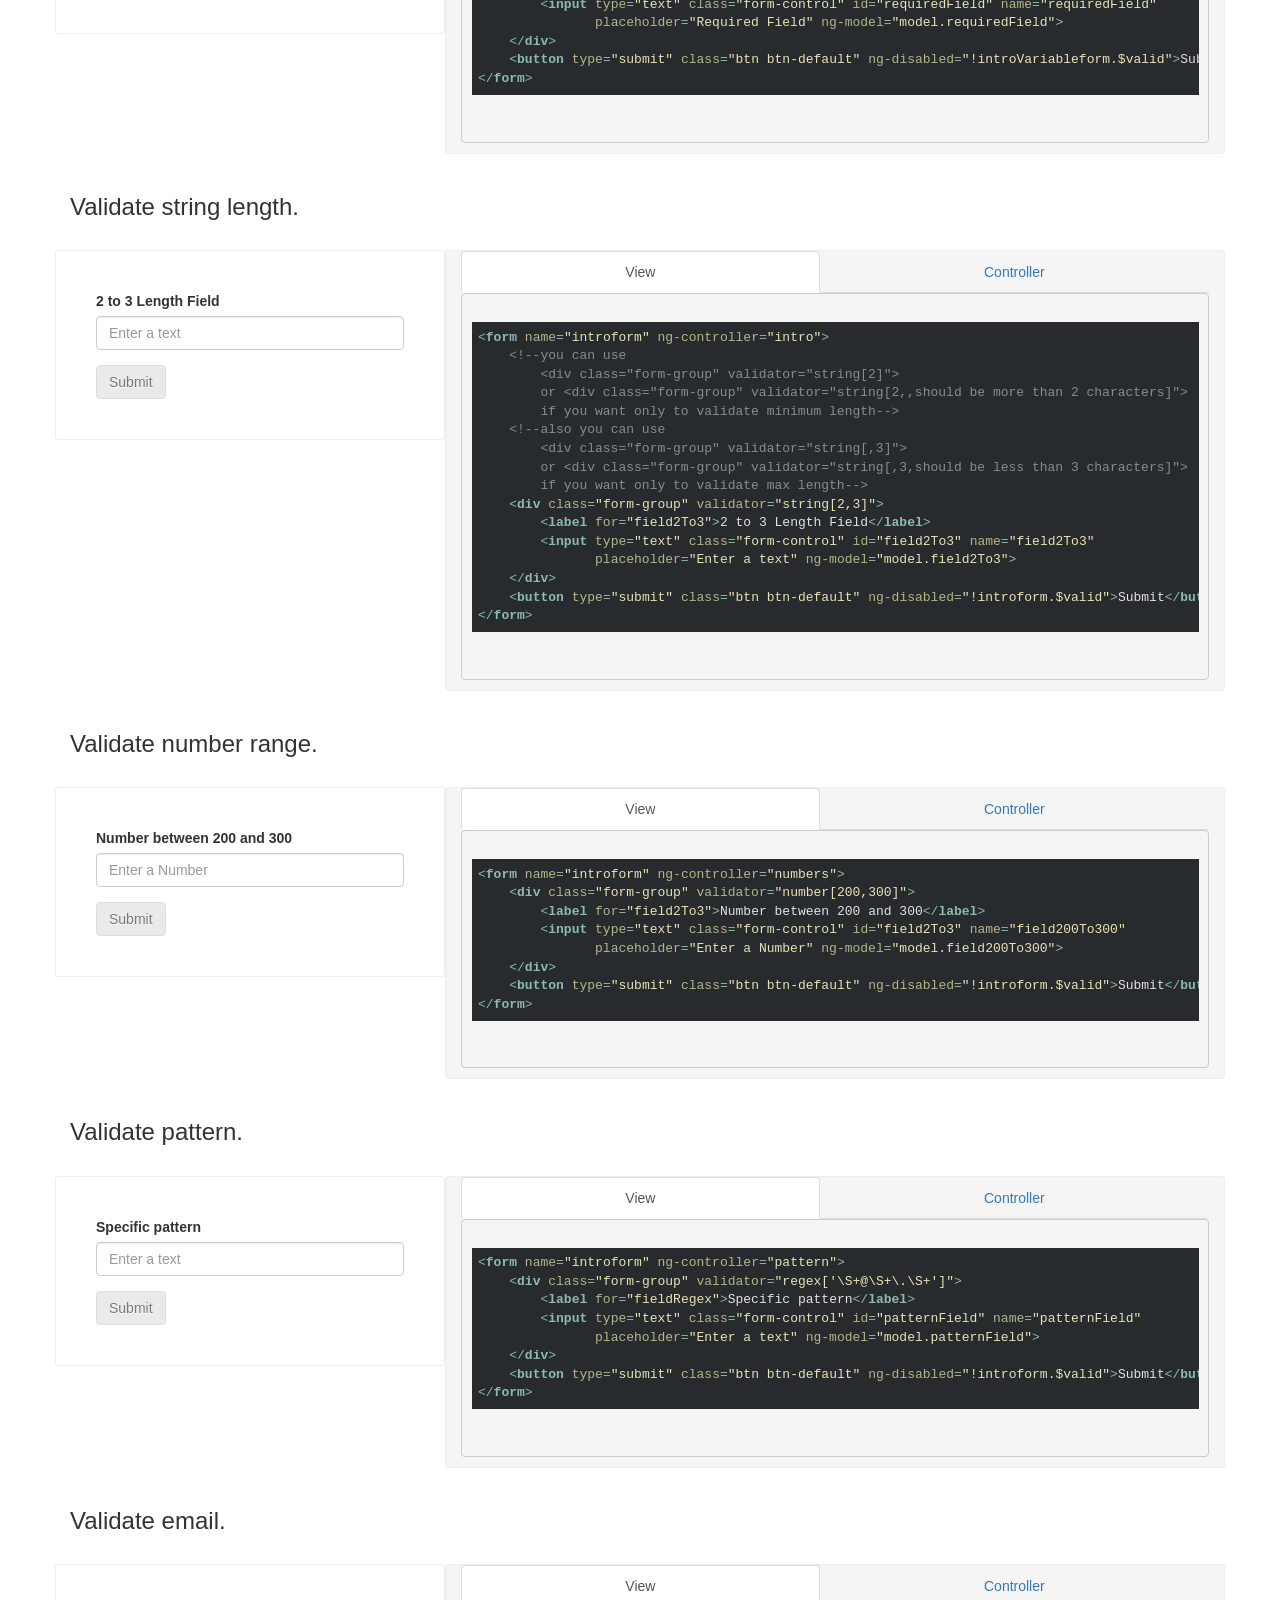
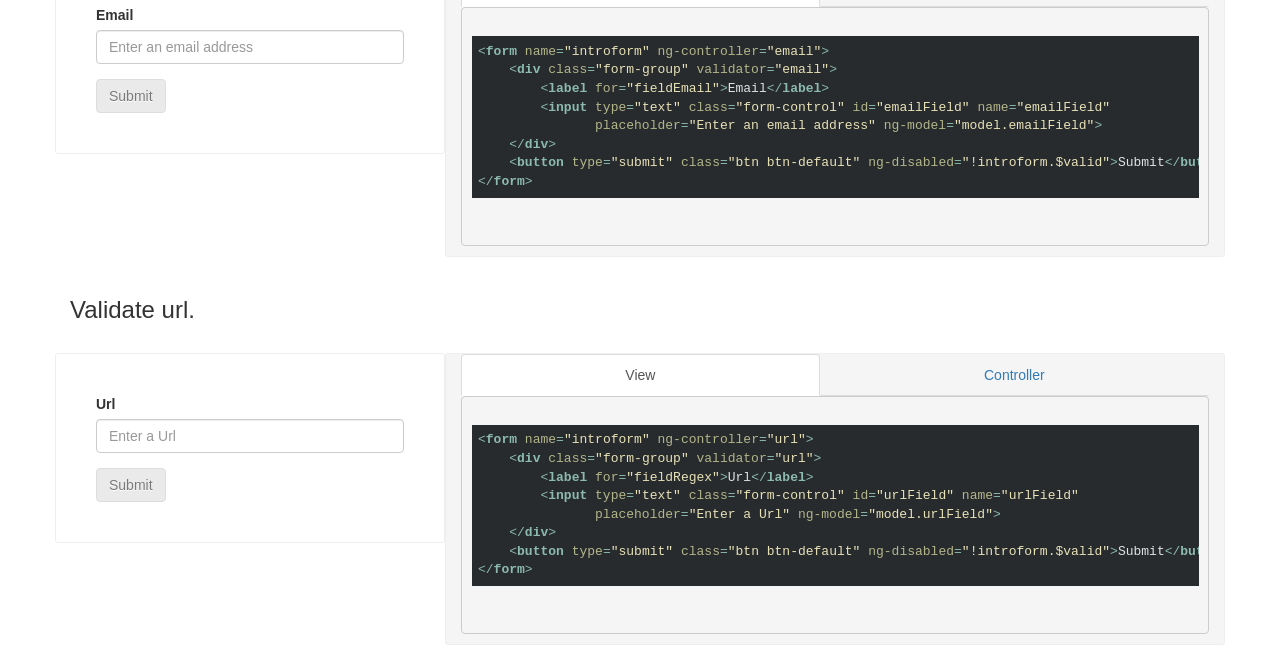
==== commit 8b17c6c8: "added remaining files" ====
--- a/angular-forms-validator.html
+++ b/angular-forms-validator.html
@@ -147,6 +147,66 @@
                 </tabset>
             </div>
         </div>
+        <h3>Validate pattern.</h3>
+        <div class="row val-example">
+            <div class="col-md-4 demo" ng-controller="pattern">
+                <ng-include src="'/angular-forms-validator/app/view/regexView.html'"></ng-include>
+            </div>
+            <div class="col-md-8 code">
+                <tabset justified="true">
+                    <tab heading="View">
+                        <pre>
+                        <div embed-code file-url="angular-forms-validator/app/view/regexView.html"></div>
+                    </pre>
+                    </tab>
+                    <tab heading="Controller">
+                        <pre>
+                        <div embed-code file-url="angular-forms-validator/app/controller/regexController.js"></div>
+                    </pre>
+                    </tab>
+                </tabset>
+            </div>
+        </div>
+        <h3>Validate email.</h3>
+        <div class="row val-example">
+            <div class="col-md-4 demo" ng-controller="email">
+                <ng-include src="'/angular-forms-validator/app/view/emailView.html'"></ng-include>
+            </div>
+            <div class="col-md-8 code">
+                <tabset justified="true">
+                    <tab heading="View">
+                        <pre>
+                        <div embed-code file-url="angular-forms-validator/app/view/emailView.html"></div>
+                    </pre>
+                    </tab>
+                    <tab heading="Controller">
+                        <pre>
+                        <div embed-code file-url="angular-forms-validator/app/controller/emailController.js"></div>
+                    </pre>
+                    </tab>
+                </tabset>
+            </div>
+        </div>
+        <h3>Validate url.</h3>
+        <div class="row val-example">
+            <div class="col-md-4 demo" ng-controller="url">
+                <ng-include src="'/angular-forms-validator/app/view/urlView.html'"></ng-include>
+            </div>
+            <div class="col-md-8 code">
+                <tabset justified="true">
+                    <tab heading="View">
+                        <pre>
+                        <div embed-code file-url="angular-forms-validator/app/view/urlView.html"></div>
+                    </pre>
+                    </tab>
+                    <tab heading="Controller">
+                        <pre>
+                        <div embed-code file-url="angular-forms-validator/app/controller/urlController.js"></div>
+                    </pre>
+                    </tab>
+                </tabset>
+            </div>
+        </div>
     </div>
 
     <script src="angular-forms-validator/lib/angular/angular.1.4.1.js"></script>
@@ -163,6 +223,9 @@
     <script src="angular-forms-validator/app/controller/introVariableController.js"></script>
     <script src="angular-forms-validator/app/controller/stringLengthController.js"></script>
     <script src="angular-forms-validator/app/controller/numbersController.js"></script>
+    <script src="angular-forms-validator/app/controller/regexController.js"></script>
+    <script src="angular-forms-validator/app/controller/emailController.js"></script>
+    <script src="angular-forms-validator/app/controller/urlController.js"></script>
     <script>
         (function (i, s, o, g, r, a, m) {
             i['GoogleAnalyticsObject'] = r; i[r] = i[r] || function () {
